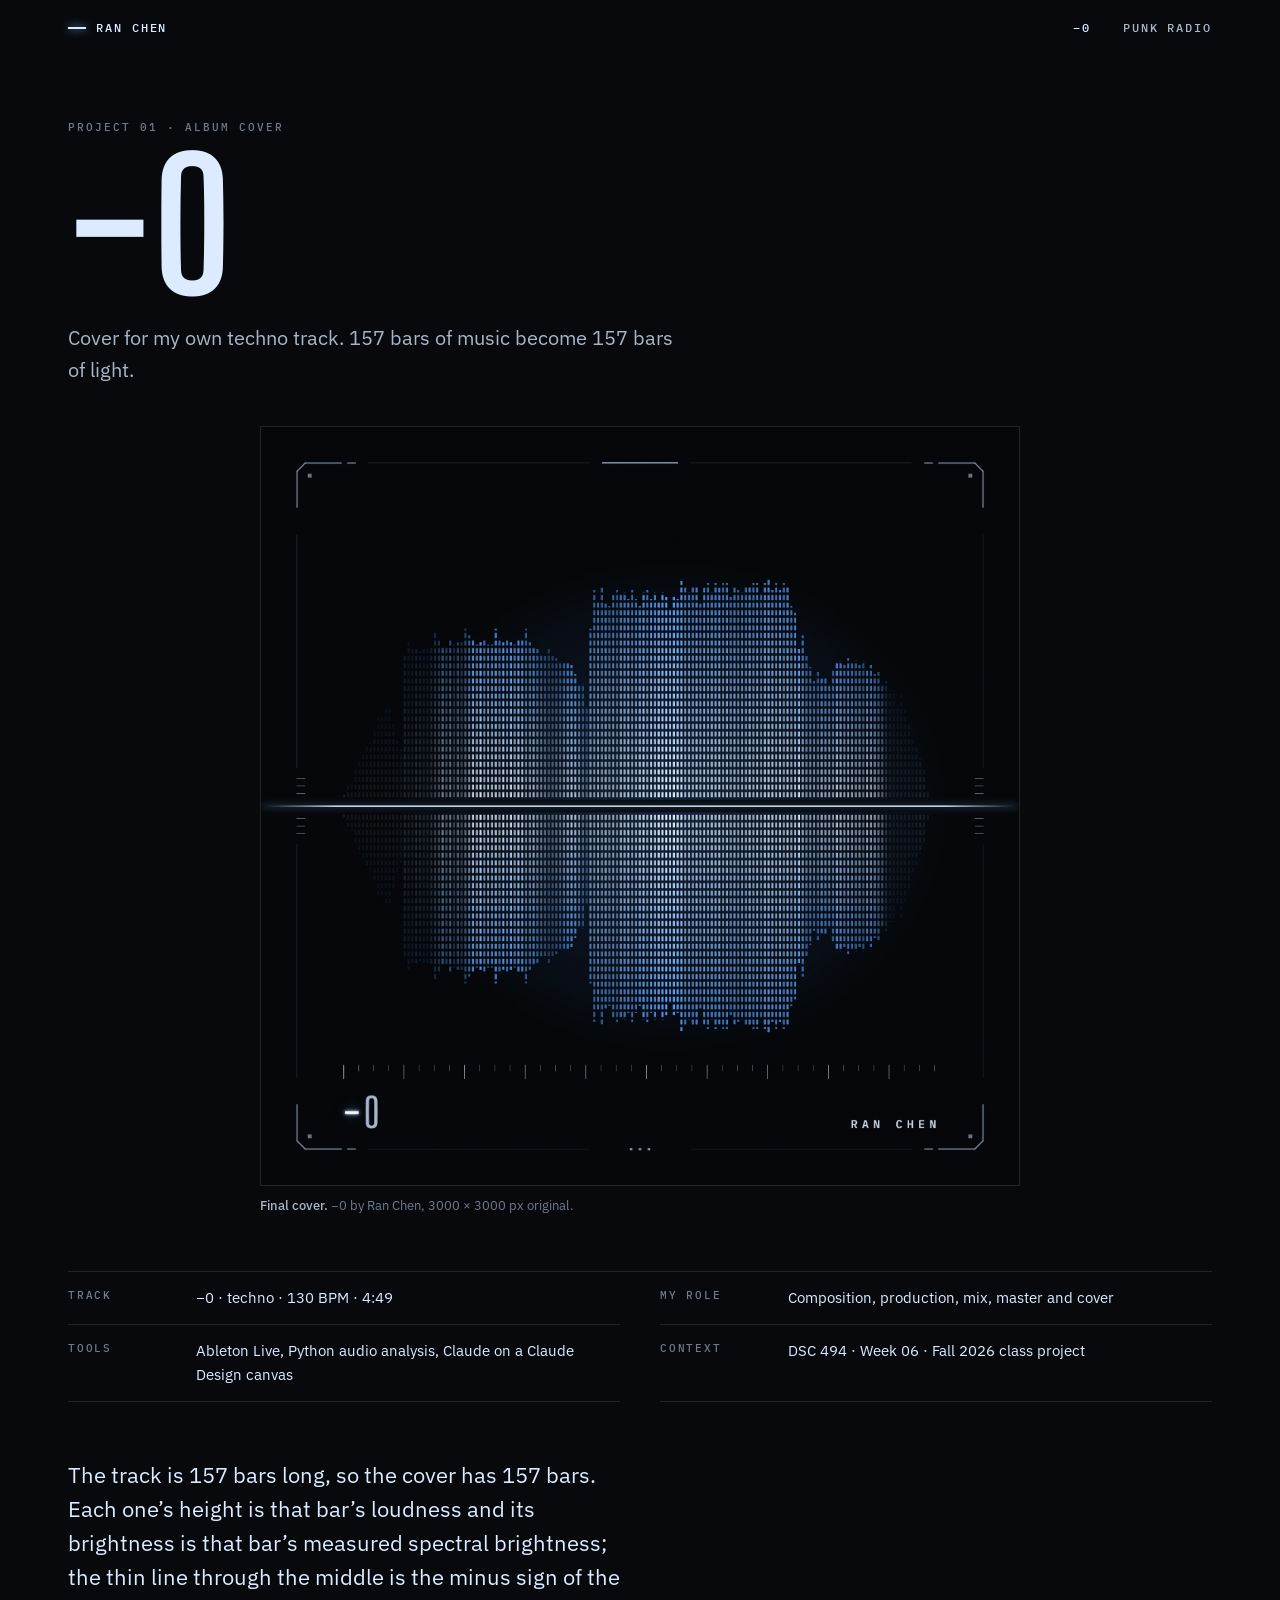
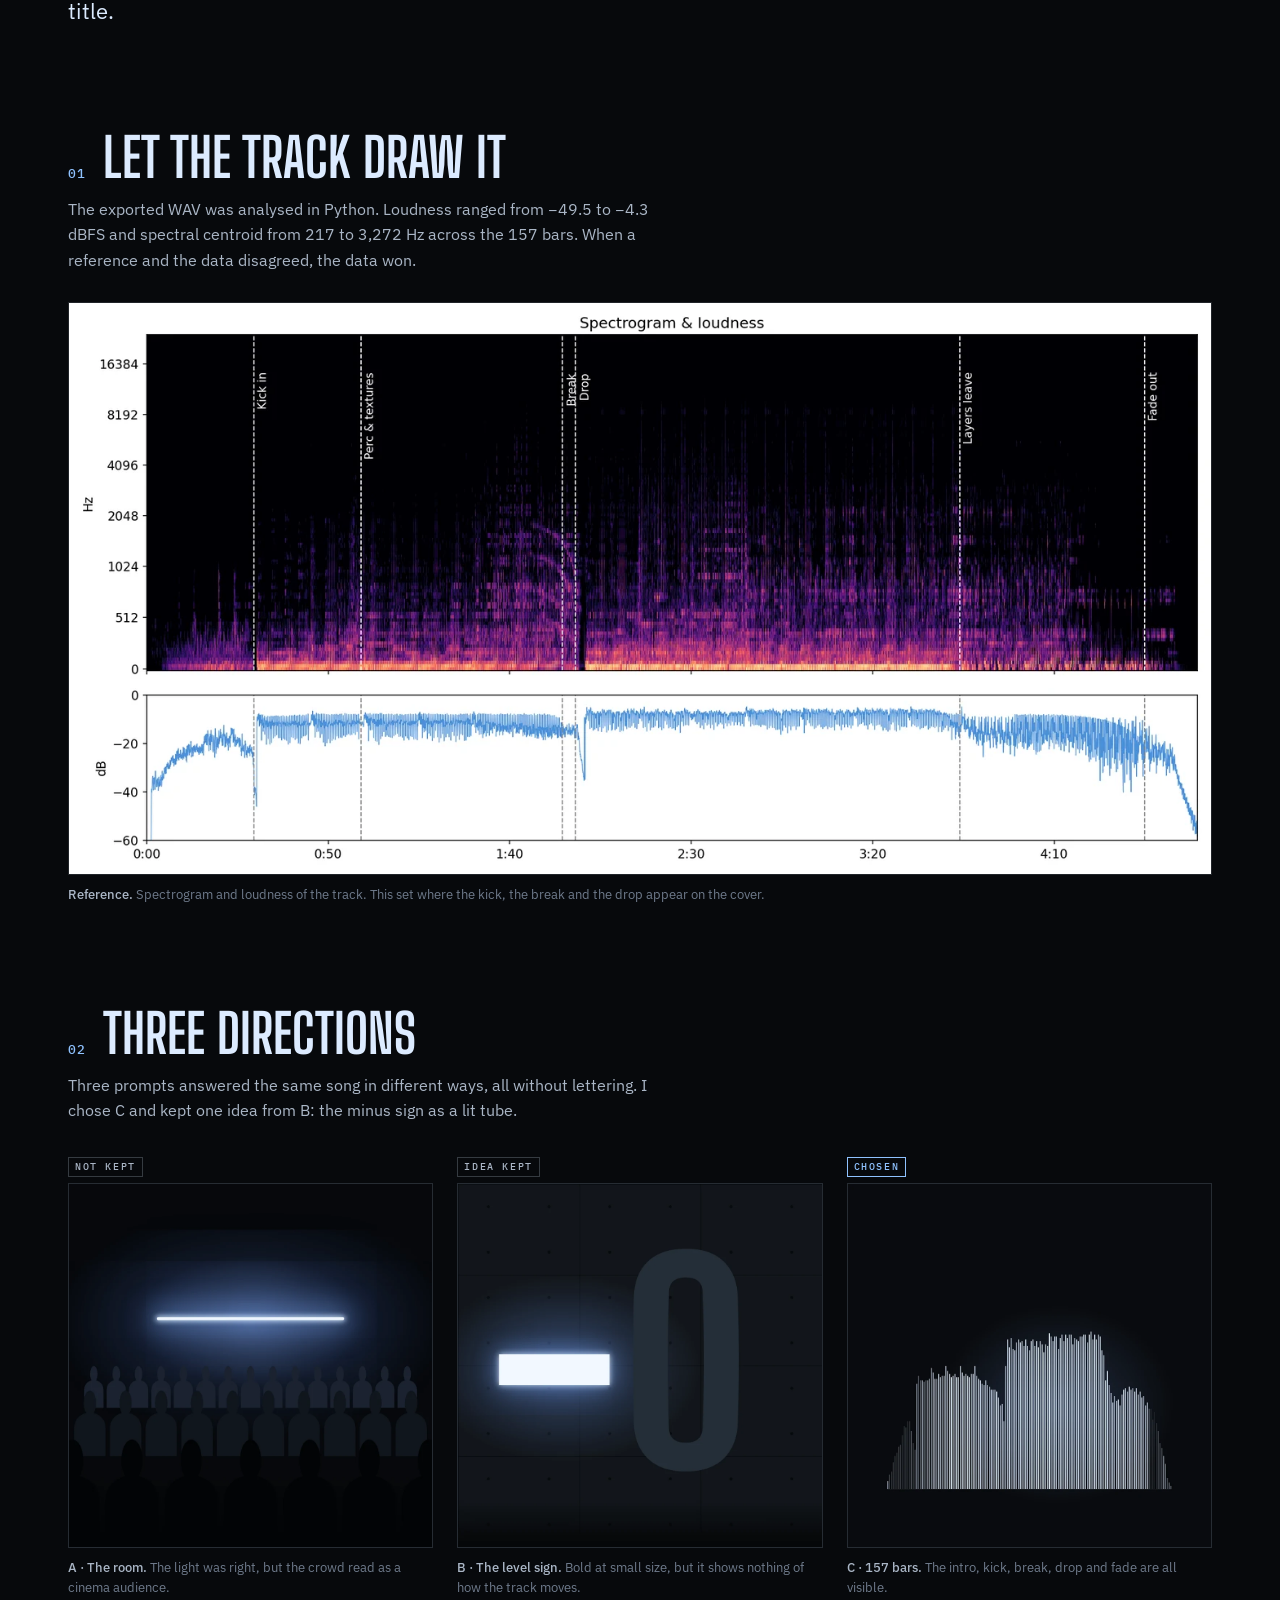
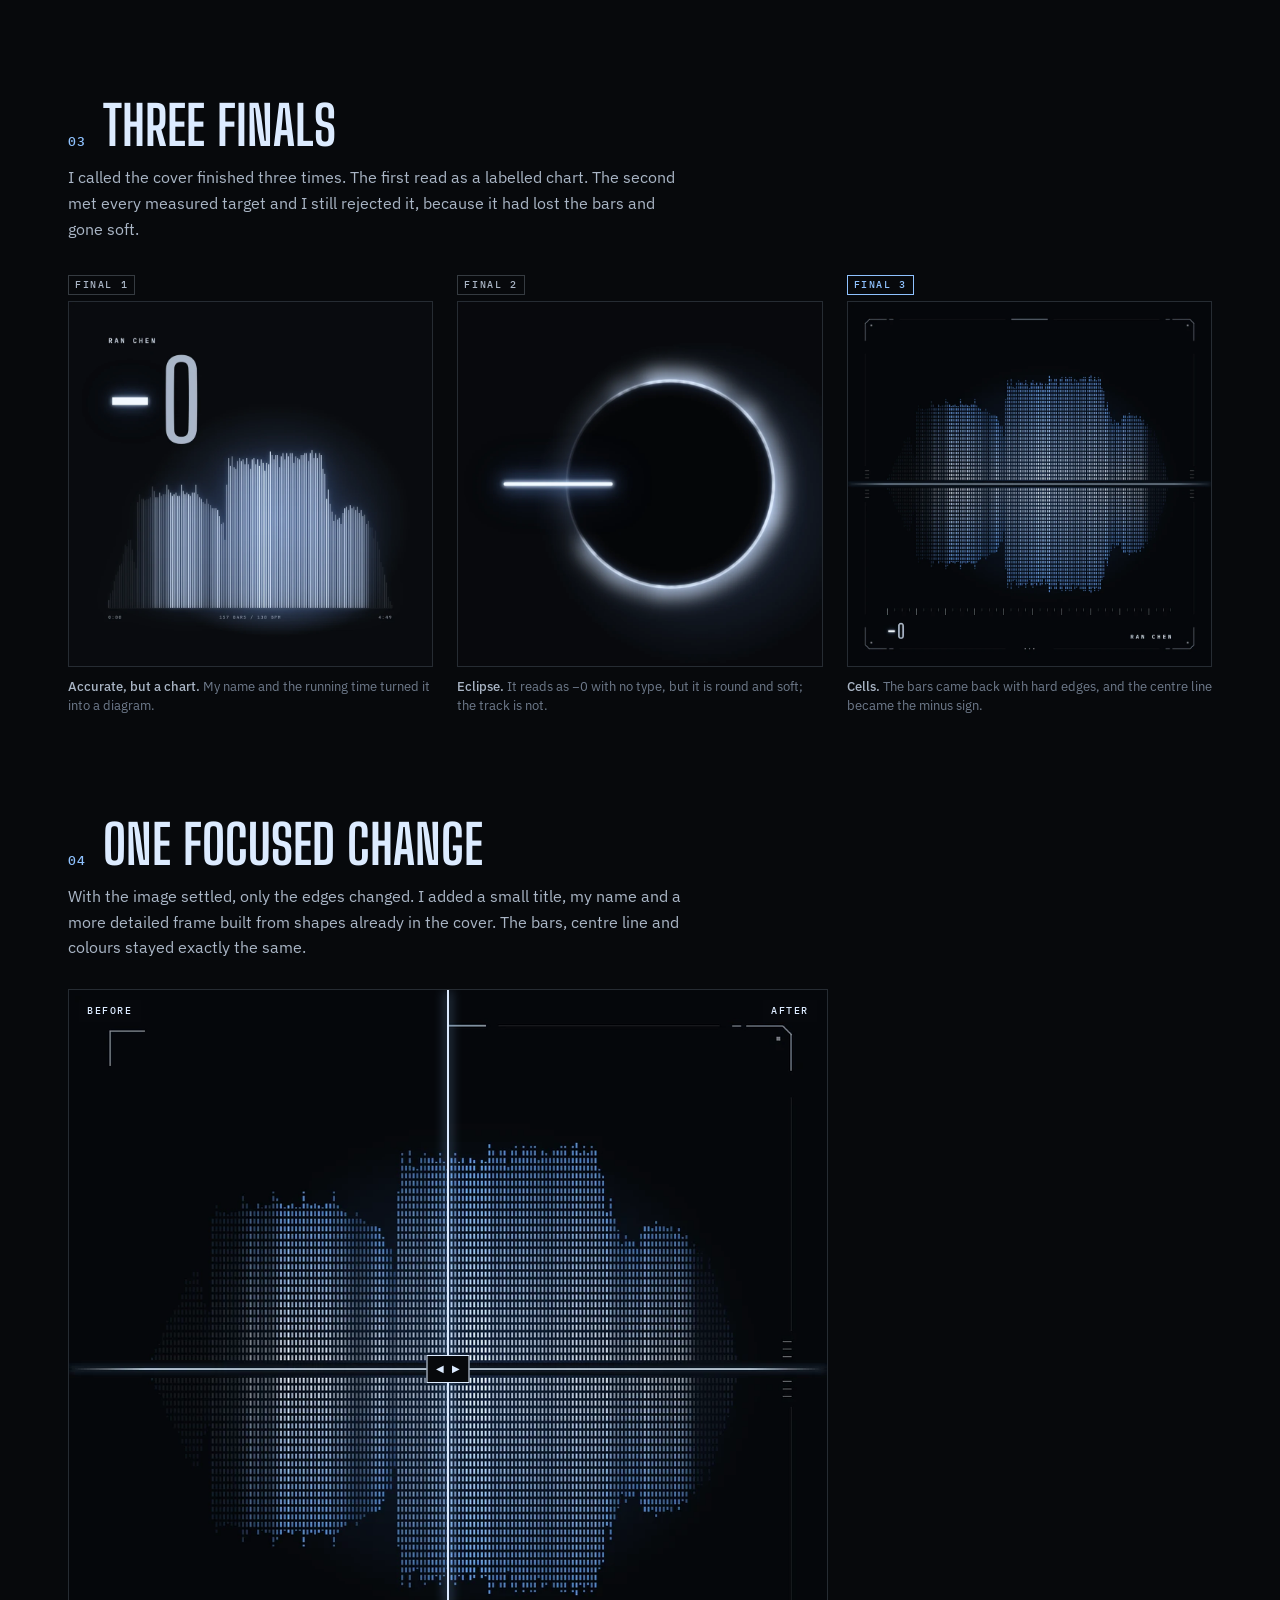
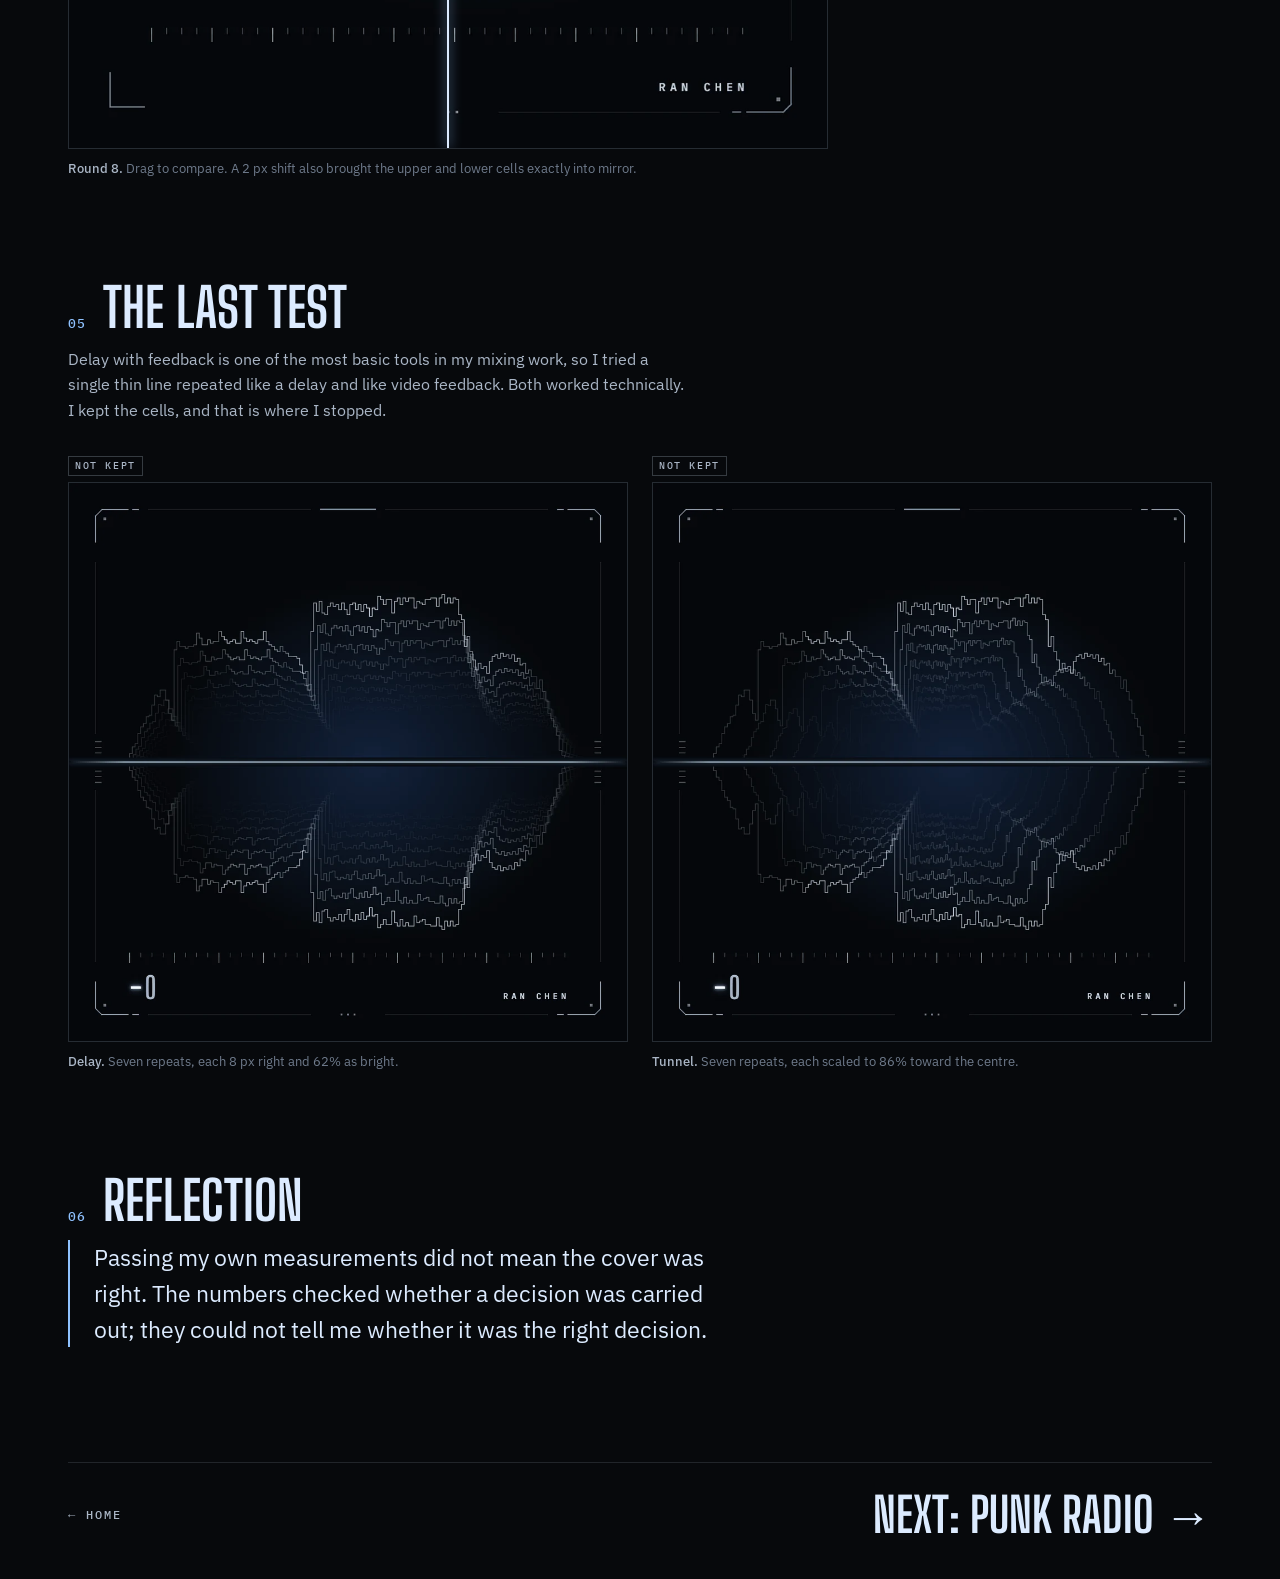
==== cover.html @ 2fba4b29 "Publish AI for Interdisciplinary Design portfolio Co-Authored-By: Claude Opus 5.5 <noreply@anthropic" ====
<!doctype html>
<html lang="en">
<head>
  <meta charset="utf-8">
  <meta name="viewport" content="width=device-width, initial-scale=1">
  <title>−0 — Album Cover · Ran Chen</title>
  <meta name="description" content="−0: album cover for Ran Chen's own techno track, where 157 bars of music become 157 bars of light.">
  <link rel="icon" href="assets/favicon.svg" type="image/svg+xml">
  <link rel="stylesheet" href="style.css">
</head>
<body>
  <header class="wrap nav">
    <a class="home" href="index.html">Ran Chen</a>
    <ul>
      <li><a href="cover.html" aria-current="page">−0</a></li>
      <li><a href="studio.html">Punk Radio</a></li>
    </ul>
  </header>

  <main class="wrap">
    <section class="p-head">
      <div class="kicker">Project 01 · Album cover</div>
      <h1>−0</h1>
      <p class="sub">Cover for my own techno track. 157 bars of music become 157 bars of light.</p>
    </section>

    <figure class="hero-square">
      <img src="assets/cover/cover-final.webp" alt="Final −0 cover: 157 blue-white bars cut into small cells, mirrored above and below one thin line of light, inside a thin technical frame. The title −0 sits bottom left and RAN CHEN bottom right." width="2000" height="2000">
      <figcaption><b>Final cover.</b> −0 by Ran Chen, 3000 × 3000 px original.</figcaption>
    </figure>

    <dl class="facts">
      <div><dt>Track</dt><dd>−0 · techno · 130 BPM · 4:49</dd></div>
      <div><dt>My role</dt><dd>Composition, production, mix, master and cover</dd></div>
      <div><dt>Tools</dt><dd>Ableton Live, Python audio analysis, Claude on a Claude Design canvas</dd></div>
      <div><dt>Context</dt><dd>DSC 494 · Week 06 · Fall 2026 class project</dd></div>
    </dl>

    <p class="lede">The track is 157 bars long, so the cover has 157 bars. Each one’s height is that bar’s loudness and its brightness is that bar’s measured spectral brightness; the thin line through the middle is the minus sign of the title.</p>

    <section class="sec">
      <div class="sec-h"><span class="n">01</span><h2>Let the track draw it</h2></div>
      <p>The exported WAV was analysed in Python. Loudness ranged from −49.5 to −4.3 dBFS and spectral centroid from 217 to 3,272 Hz across the 157 bars. When a reference and the data disagreed, the data won.</p>
      <figure>
        <img src="assets/cover/ref-spectrogram.webp" alt="Spectrogram and loudness curve of the track −0, with the intro, kick entry, break at 1:55, drop and fade marked." width="1400" height="700" style="width:100%;border:1px solid var(--line)">
        <figcaption><b>Reference.</b> Spectrogram and loudness of the track. This set where the kick, the break and the drop appear on the cover.</figcaption>
      </figure>
    </section>

    <section class="sec">
      <div class="sec-h"><span class="n">02</span><h2>Three directions</h2></div>
      <p>Three prompts answered the same song in different ways, all without lettering. I chose C and kept one idea from B: the minus sign as a lit tube.</p>
      <div class="grid g3">
        <figure><span class="tag">Not kept</span><img src="assets/cover/01-A-room.webp" alt="Direction A: a fluorescent tube above rows of silhouettes." width="1000" height="1000" loading="lazy"><figcaption><b>A · The room.</b> The light was right, but the crowd read as a cinema audience.</figcaption></figure>
        <figure><span class="tag">Idea kept</span><img src="assets/cover/01-B-level.webp" alt="Direction B: a large −0 painted on concrete, minus sign lit." width="1000" height="1000" loading="lazy"><figcaption><b>B · The level sign.</b> Bold at small size, but it shows nothing of how the track moves.</figcaption></figure>
        <figure><span class="tag kept">Chosen</span><img src="assets/cover/01-C-bars.webp" alt="Direction C: 157 vertical lines forming the track's loudness shape." width="1000" height="1000" loading="lazy"><figcaption><b>C · 157 bars.</b> The intro, kick, break, drop and fade are all visible.</figcaption></figure>
      </div>
    </section>

    <section class="sec">
      <div class="sec-h"><span class="n">03</span><h2>Three finals</h2></div>
      <p>I called the cover finished three times. The first read as a labelled chart. The second met every measured target and I still rejected it, because it had lost the bars and gone soft.</p>
      <div class="grid g3">
        <figure><span class="tag">Final 1</span><img src="assets/cover/04-type-corrected.webp" alt="First final: bars with a large −0 title and timing labels." width="1000" height="1000" loading="lazy"><figcaption><b>Accurate, but a chart.</b> My name and the running time turned it into a diagram.</figcaption></figure>
        <figure><span class="tag">Final 2</span><img src="assets/cover/06-eclipse-refined.webp" alt="Second final: a black disc with a glowing rim crossed by a short bar of light." width="1000" height="1000" loading="lazy"><figcaption><b>Eclipse.</b> It reads as −0 with no type, but it is round and soft; the track is not.</figcaption></figure>
        <figure><span class="tag kept">Final 3</span><img src="assets/cover/09-final.webp" alt="Third final: mirrored bars cut into hard cells around a centre line." width="1000" height="1000" loading="lazy"><figcaption><b>Cells.</b> The bars came back with hard edges, and the centre line became the minus sign.</figcaption></figure>
      </div>
    </section>

    <section class="sec">
      <div class="sec-h"><span class="n">04</span><h2>One focused change</h2></div>
      <p>With the image settled, only the edges changed. I added a small title, my name and a more detailed frame built from shapes already in the cover. The bars, centre line and colours stayed exactly the same.</p>
      <div class="compare-wrap">
        <div class="compare">
          <img src="assets/cover/08-reactor-clean.webp" alt="Before: the cover with plain corner brackets and no text." width="1000" height="1000">
          <div class="after"><img src="assets/cover/09-final.webp" alt="After: the cover with title, name and detailed frame." width="1000" height="1000"></div>
          <div class="bar"></div>
          <span class="l b">Before</span><span class="l a">After</span>
          <input type="range" min="0" max="100" value="50" aria-label="Drag to compare the cover before and after adding the title, name and frame">
        </div>
        <figcaption><b>Round 8.</b> Drag to compare. A 2 px shift also brought the upper and lower cells exactly into mirror.</figcaption>
      </div>
    </section>

    <section class="sec">
      <div class="sec-h"><span class="n">05</span><h2>The last test</h2></div>
      <p>Delay with feedback is one of the most basic tools in my mixing work, so I tried a single thin line repeated like a delay and like video feedback. Both worked technically. I kept the cells, and that is where I stopped.</p>
      <div class="grid g2">
        <figure><span class="tag">Not kept</span><img src="assets/cover/10-A-delay.webp" alt="Delay test: a thin outline repeated seven times, each shifted right and dimmer." width="1000" height="1000" loading="lazy"><figcaption><b>Delay.</b> Seven repeats, each 8 px right and 62% as bright.</figcaption></figure>
        <figure><span class="tag">Not kept</span><img src="assets/cover/10-B-tunnel.webp" alt="Tunnel test: a thin outline repeated seven times, scaling toward the centre." width="1000" height="1000" loading="lazy"><figcaption><b>Tunnel.</b> Seven repeats, each scaled to 86% toward the centre.</figcaption></figure>
      </div>
    </section>

    <section class="sec">
      <div class="sec-h"><span class="n">06</span><h2>Reflection</h2></div>
      <blockquote class="reflect">Passing my own measurements did not mean the cover was right. The numbers checked whether a decision was carried out; they could not tell me whether it was the right decision.</blockquote>
    </section>

    <nav class="next" aria-label="Project navigation">
      <a class="back" href="index.html">← Home</a>
      <a class="big" href="studio.html">Next: Punk Radio →</a>
    </nav>
  </main>

  <script src="site.js"></script>
</body>
</html>
---- style.css ----
/* Ran Chen — AI for Interdisciplinary Design Portfolio */
@font-face { font-family: "Big Shoulders Display"; src: url("assets/fonts/big-shoulders-display-latin-500-normal.woff2") format("woff2"); font-weight: 500; font-style: normal; font-display: swap; }
@font-face { font-family: "Big Shoulders Display"; src: url("assets/fonts/big-shoulders-display-latin-700-normal.woff2") format("woff2"); font-weight: 700; font-style: normal; font-display: swap; }
@font-face { font-family: "IBM Plex Sans"; src: url("assets/fonts/ibm-plex-sans-latin-400-normal.woff2") format("woff2"); font-weight: 400; font-style: normal; font-display: swap; }
@font-face { font-family: "IBM Plex Sans"; src: url("assets/fonts/ibm-plex-sans-latin-500-normal.woff2") format("woff2"); font-weight: 500; font-style: normal; font-display: swap; }
@font-face { font-family: "IBM Plex Mono"; src: url("assets/fonts/ibm-plex-mono-latin-400-normal.woff2") format("woff2"); font-weight: 400; font-style: normal; font-display: swap; }
@font-face { font-family: "IBM Plex Mono"; src: url("assets/fonts/ibm-plex-mono-latin-500-normal.woff2") format("woff2"); font-weight: 500; font-style: normal; font-display: swap; }

:root {
  --bg: #07090c;
  --bg-2: #0d1117;
  --ink: #dcebff;
  --ink-2: #aab6c6;
  --muted: #6f7b8c;
  --line: rgba(220, 235, 255, 0.12);
  --line-2: rgba(220, 235, 255, 0.22);
  --accent: #8fc2ff;
  --hot: #ff3d7f;
  --pad: clamp(16px, 4vw, 48px);
  --max: 1240px;
  --display: "Big Shoulders Display", "Arial Narrow", sans-serif;
  --sans: "IBM Plex Sans", system-ui, -apple-system, sans-serif;
  --mono: "IBM Plex Mono", ui-monospace, Menlo, monospace;
}

* { box-sizing: border-box; }
html { -webkit-text-size-adjust: 100%; }
body {
  margin: 0;
  background: var(--bg);
  color: var(--ink);
  font: 400 16px/1.6 var(--sans);
  overflow-x: hidden;
}
img, svg, video { display: block; max-width: 100%; height: auto; }
a { color: inherit; }
::selection { background: var(--accent); color: var(--bg); }

.wrap { width: 100%; max-width: var(--max); margin: 0 auto; padding: 0 var(--pad); }

/* ---------- nav ---------- */
.nav {
  display: flex; align-items: center; justify-content: space-between; gap: 16px;
  padding-top: 22px; padding-bottom: 22px;
  font: 500 12px/1 var(--mono); letter-spacing: 0.16em; text-transform: uppercase;
}
.nav a { text-decoration: none; color: var(--ink-2); transition: color .2s; }
.nav a:hover, .nav a[aria-current="page"] { color: var(--ink); }
.nav .home { color: var(--ink); display: inline-flex; align-items: center; gap: 10px; }
.nav .home::before { content: ""; width: 18px; height: 2px; background: var(--ink); box-shadow: 0 0 8px var(--accent); }
.nav ul { list-style: none; display: flex; gap: clamp(14px, 3vw, 32px); margin: 0; padding: 0; }

/* ---------- labels ---------- */
.kicker, .label {
  font: 500 11px/1.4 var(--mono); letter-spacing: 0.18em; text-transform: uppercase; color: var(--muted);
}

/* ---------- homepage ---------- */
.intro { padding-top: clamp(28px, 6vw, 72px); padding-bottom: clamp(20px, 3vw, 32px); }
.intro h1 {
  font: 700 clamp(44px, 7.2vw, 104px)/0.92 var(--display);
  letter-spacing: 0.005em; text-transform: uppercase; margin: 0; max-width: 20ch;
}
.intro h1 .minus { color: var(--ink); text-shadow: 0 0 18px rgba(143, 194, 255, .55); }
.intro .name {
  margin: 22px 0 0; font: 500 14px/1 var(--mono); letter-spacing: 0.32em; text-transform: uppercase; color: var(--ink-2);
}

.field {
  position: relative;
  height: clamp(340px, 56vh, 600px);
  border: 1px solid var(--line);
  background: radial-gradient(120% 90% at 50% 50%, #0e141c 0%, var(--bg) 70%);
  overflow: hidden;
  cursor: crosshair;
  touch-action: manipulation;
  -webkit-tap-highlight-color: transparent;
  user-select: none; -webkit-user-select: none;
}
.field canvas { position: absolute; inset: 0; width: 100%; height: 100%; outline: none; }
.field canvas:focus-visible { box-shadow: inset 0 0 0 2px var(--accent); }
.field .hint {
  position: absolute; left: 18px; top: 16px; margin: 0; pointer-events: none;
  font: 500 12px/1.4 var(--mono); letter-spacing: 0.14em; text-transform: uppercase; color: var(--ink);
  transition: opacity .6s;
}
.field .hint span { color: var(--muted); display: block; margin-top: 4px; letter-spacing: 0.1em; }
.field.used .hint span { opacity: 0; }
.field .count {
  position: absolute; right: 18px; top: 16px; pointer-events: none;
  font: 500 12px/1.4 var(--mono); letter-spacing: 0.14em; color: var(--muted);
}
.sound {
  position: absolute; right: 12px; bottom: 12px;
  appearance: none; border: 1px solid var(--line-2); background: rgba(7, 9, 12, .7); color: var(--ink-2);
  font: 500 11px/1 var(--mono); letter-spacing: 0.16em; text-transform: uppercase;
  padding: 9px 12px; cursor: pointer; display: inline-flex; align-items: center; gap: 8px;
}
.sound:hover { color: var(--ink); border-color: var(--ink-2); }
.sound i { width: 8px; height: 8px; background: var(--hot); box-shadow: 0 0 8px var(--hot); }
.sound[aria-pressed="false"] i { background: var(--muted); box-shadow: none; }

.projects {
  display: grid; grid-template-columns: 1fr; gap: clamp(28px, 4vw, 40px);
  padding-top: clamp(40px, 6vw, 72px); padding-bottom: clamp(48px, 8vw, 96px);
}
@media (min-width: 760px) { .projects { grid-template-columns: 1fr 1fr; } }
.card { text-decoration: none; display: block; }
.card .thumb { position: relative; overflow: hidden; border: 1px solid var(--line); background: var(--bg-2); aspect-ratio: 4 / 3; }
.card .thumb img { width: 100%; height: 100%; object-fit: cover; transition: transform .6s cubic-bezier(.2,.7,.2,1); }
.card .thumb.square img { object-fit: contain; background: #090b0e; }
.card:hover .thumb img { transform: scale(1.03); }
.card .meta { display: flex; justify-content: space-between; align-items: baseline; gap: 12px; margin-top: 16px; }
.card h2 { font: 700 clamp(34px, 4.4vw, 52px)/0.95 var(--display); text-transform: uppercase; margin: 0; }
.card p { margin: 8px 0 0; color: var(--ink-2); max-width: 46ch; }
.card .arrow { font: 500 12px/1 var(--mono); letter-spacing: .16em; text-transform: uppercase; color: var(--muted); white-space: nowrap; transition: color .2s; }
.card:hover .arrow { color: var(--ink); }

footer.site {
  border-top: 1px solid var(--line);
  padding-top: 24px; padding-bottom: 40px;
  display: flex; flex-wrap: wrap; justify-content: space-between; gap: 12px;
  font: 500 11px/1.6 var(--mono); letter-spacing: 0.14em; text-transform: uppercase; color: var(--muted);
}
footer.site a { color: var(--ink-2); text-decoration: none; }
footer.site a:hover { color: var(--ink); }

/* ---------- project pages ---------- */
.p-head { padding-top: clamp(28px, 5vw, 64px); padding-bottom: clamp(24px, 4vw, 40px); }
.p-head h1 {
  font: 700 clamp(64px, 14vw, 180px)/0.86 var(--display); text-transform: uppercase; margin: 14px 0 0; letter-spacing: 0.005em;
}
.p-head .sub { margin: 18px 0 0; font-size: clamp(17px, 1.6vw, 20px); color: var(--ink-2); max-width: 52ch; }

.hero-square { max-width: 760px; margin: 0 auto; }
.hero-square img { width: 100%; aspect-ratio: 1; border: 1px solid var(--line); }
.hero-wide img { width: 100%; border: 1px solid var(--line); }
figcaption { margin-top: 10px; font: 400 13px/1.5 var(--sans); color: var(--muted); }
figcaption b { color: var(--ink-2); font-weight: 500; }
figure { margin: 0; }

.facts {
  display: grid; grid-template-columns: 1fr; gap: 0; margin: clamp(32px, 5vw, 56px) 0 0;
  border-top: 1px solid var(--line);
}
@media (min-width: 700px) { .facts { grid-template-columns: repeat(2, 1fr); column-gap: 40px; } }
.facts div { padding: 14px 0; border-bottom: 1px solid var(--line); display: grid; grid-template-columns: 112px 1fr; gap: 16px; }
.facts dt { font: 500 11px/1.7 var(--mono); letter-spacing: 0.16em; text-transform: uppercase; color: var(--muted); }
.facts dd { margin: 0; color: var(--ink); font-size: 15px; }

.lede { font-size: clamp(18px, 1.8vw, 22px); line-height: 1.55; max-width: 44ch; margin: clamp(32px, 5vw, 56px) 0 0; color: var(--ink); }

.sec { padding-top: clamp(56px, 8vw, 104px); }
.sec-h { display: flex; align-items: baseline; gap: 16px; margin: 0 0 12px; }
.sec-h .n { font: 500 13px/1 var(--mono); color: var(--accent); letter-spacing: .1em; }
.sec-h h2 { font: 700 clamp(32px, 4.4vw, 54px)/1 var(--display); text-transform: uppercase; margin: 0; }
.sec > p { max-width: 62ch; color: var(--ink-2); margin: 0 0 28px; }

.grid { display: grid; gap: clamp(16px, 2vw, 24px); grid-template-columns: 1fr; }
@media (min-width: 640px) { .grid.g3 { grid-template-columns: repeat(3, 1fr); } .grid.g2 { grid-template-columns: repeat(2, 1fr); } }
.grid img { width: 100%; border: 1px solid var(--line); background: var(--bg-2); }
.tag { display: inline-block; font: 500 10px/1 var(--mono); letter-spacing: .16em; text-transform: uppercase; padding: 4px 6px; border: 1px solid var(--line-2); color: var(--ink-2); margin-bottom: 6px; }
.tag.kept { border-color: var(--accent); color: var(--accent); }

.plate { background: #f4f6f8; border: 1px solid var(--line); padding: clamp(8px, 1.4vw, 16px); }
.plate img { border: 0; background: transparent; }

@media (max-width: 600px) { .field { height: min(54vh, 440px); } }

/* review table */
.review { display: grid; gap: 10px; }
.review .row { display: grid; grid-template-columns: 1fr; gap: 10px; }
.review .rlabel { font: 500 11px/1.5 var(--mono); letter-spacing: .14em; text-transform: uppercase; color: var(--ink-2); padding-top: 6px; }
.review .rlabel span { display: block; color: var(--muted); letter-spacing: .06em; text-transform: none; font-family: var(--sans); font-size: 13px; }
.review .cells { display: grid; grid-template-columns: repeat(3, 1fr); gap: 10px; }
.review img { width: 100%; aspect-ratio: 16 / 9; object-fit: cover; border: 1px solid var(--line); }
@media (min-width: 900px) { .review .row { grid-template-columns: 180px 1fr; gap: 20px; } }
.review .colhead { display: none; }
@media (min-width: 900px) {
  .review .colhead { display: grid; grid-template-columns: 180px 1fr; gap: 20px; }
  .review .colhead .cells div { font: 500 11px/1 var(--mono); letter-spacing: .14em; text-transform: uppercase; color: var(--muted); }
}

/* compare slider */
.compare { position: relative; overflow: hidden; border: 1px solid var(--line); background: var(--bg-2); touch-action: pan-y; user-select: none; -webkit-user-select: none; }
.compare img { width: 100%; height: auto; pointer-events: none; border: 0; }
.compare .after { position: absolute; inset: 0; clip-path: inset(0 0 0 var(--pos, 50%)); }
.compare .after img { width: 100%; height: 100%; object-fit: cover; }
.compare .bar { position: absolute; top: 0; bottom: 0; left: var(--pos, 50%); width: 2px; margin-left: -1px; background: var(--ink); box-shadow: 0 0 12px var(--accent); pointer-events: none; }
.compare .bar::after { content: "◀ ▶"; position: absolute; top: 50%; left: 50%; transform: translate(-50%, -50%); background: var(--bg); border: 1px solid var(--ink); color: var(--ink); font: 500 10px/1 var(--mono); padding: 8px 8px; white-space: nowrap; letter-spacing: .1em; }
.compare input { position: absolute; inset: 0; width: 100%; height: 100%; opacity: 0; cursor: ew-resize; margin: 0; }
.compare .l { position: absolute; top: 10px; font: 500 10px/1 var(--mono); letter-spacing: .16em; text-transform: uppercase; background: rgba(7,9,12,.75); padding: 6px 8px; pointer-events: none; }
.compare .l.b { left: 10px; } .compare .l.a { right: 10px; }
.compare-wrap { max-width: 760px; }

blockquote.reflect {
  margin: 0; padding: 0 0 0 clamp(16px, 2vw, 24px); border-left: 2px solid var(--accent);
  font-size: clamp(18px, 1.9vw, 23px); line-height: 1.55; max-width: 46ch; color: var(--ink);
}

.next {
  display: flex; justify-content: space-between; align-items: center; gap: 16px; flex-wrap: wrap;
  margin-top: clamp(64px, 9vw, 120px); padding: 28px 0 40px; border-top: 1px solid var(--line);
}
.next a { text-decoration: none; }
.next .big { font: 700 clamp(30px, 4vw, 48px)/1 var(--display); text-transform: uppercase; }
.next .big:hover { color: var(--accent); }
.next .back { font: 500 12px/1 var(--mono); letter-spacing: .16em; text-transform: uppercase; color: var(--ink-2); }
.next .back:hover { color: var(--ink); }

.note { font: 400 13px/1.5 var(--sans); color: var(--muted); margin-top: 14px; max-width: 62ch; }

@media (prefers-reduced-motion: reduce) {
  * { transition: none !important; animation: none !important; }
}
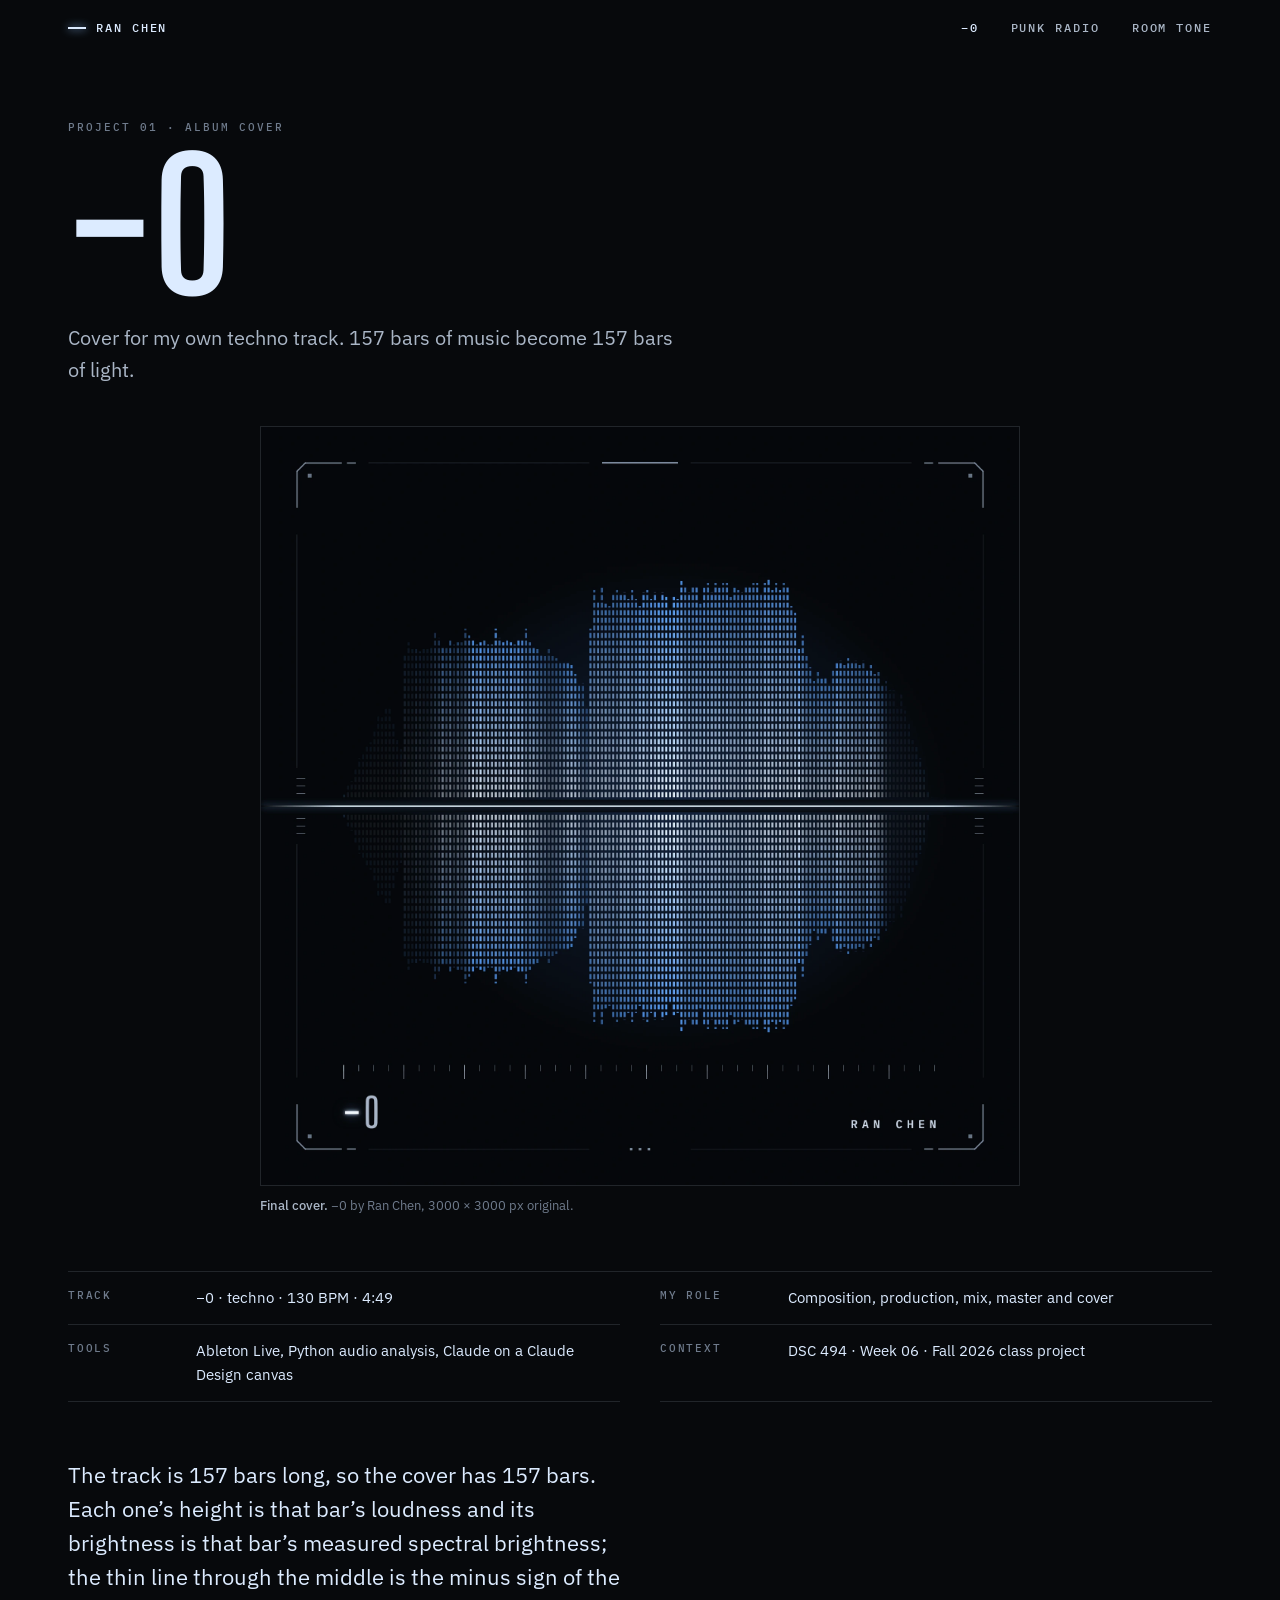
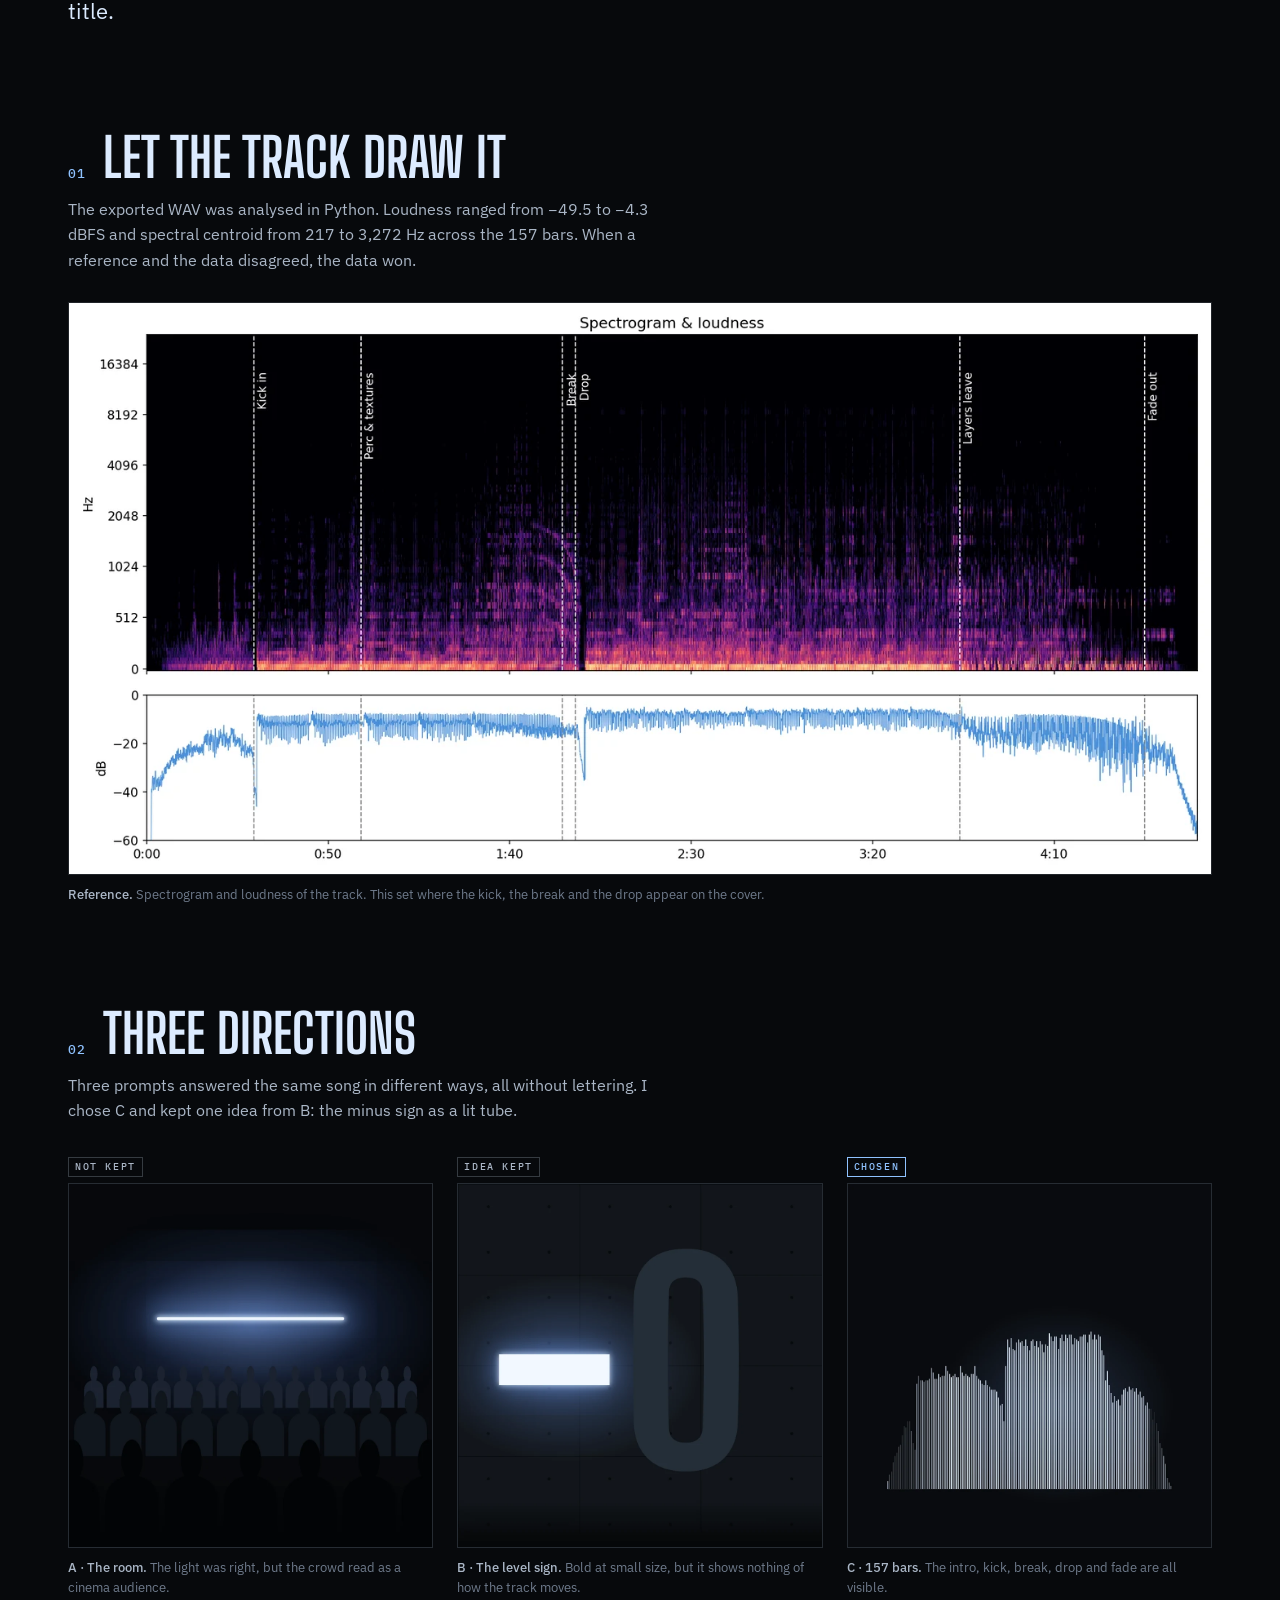
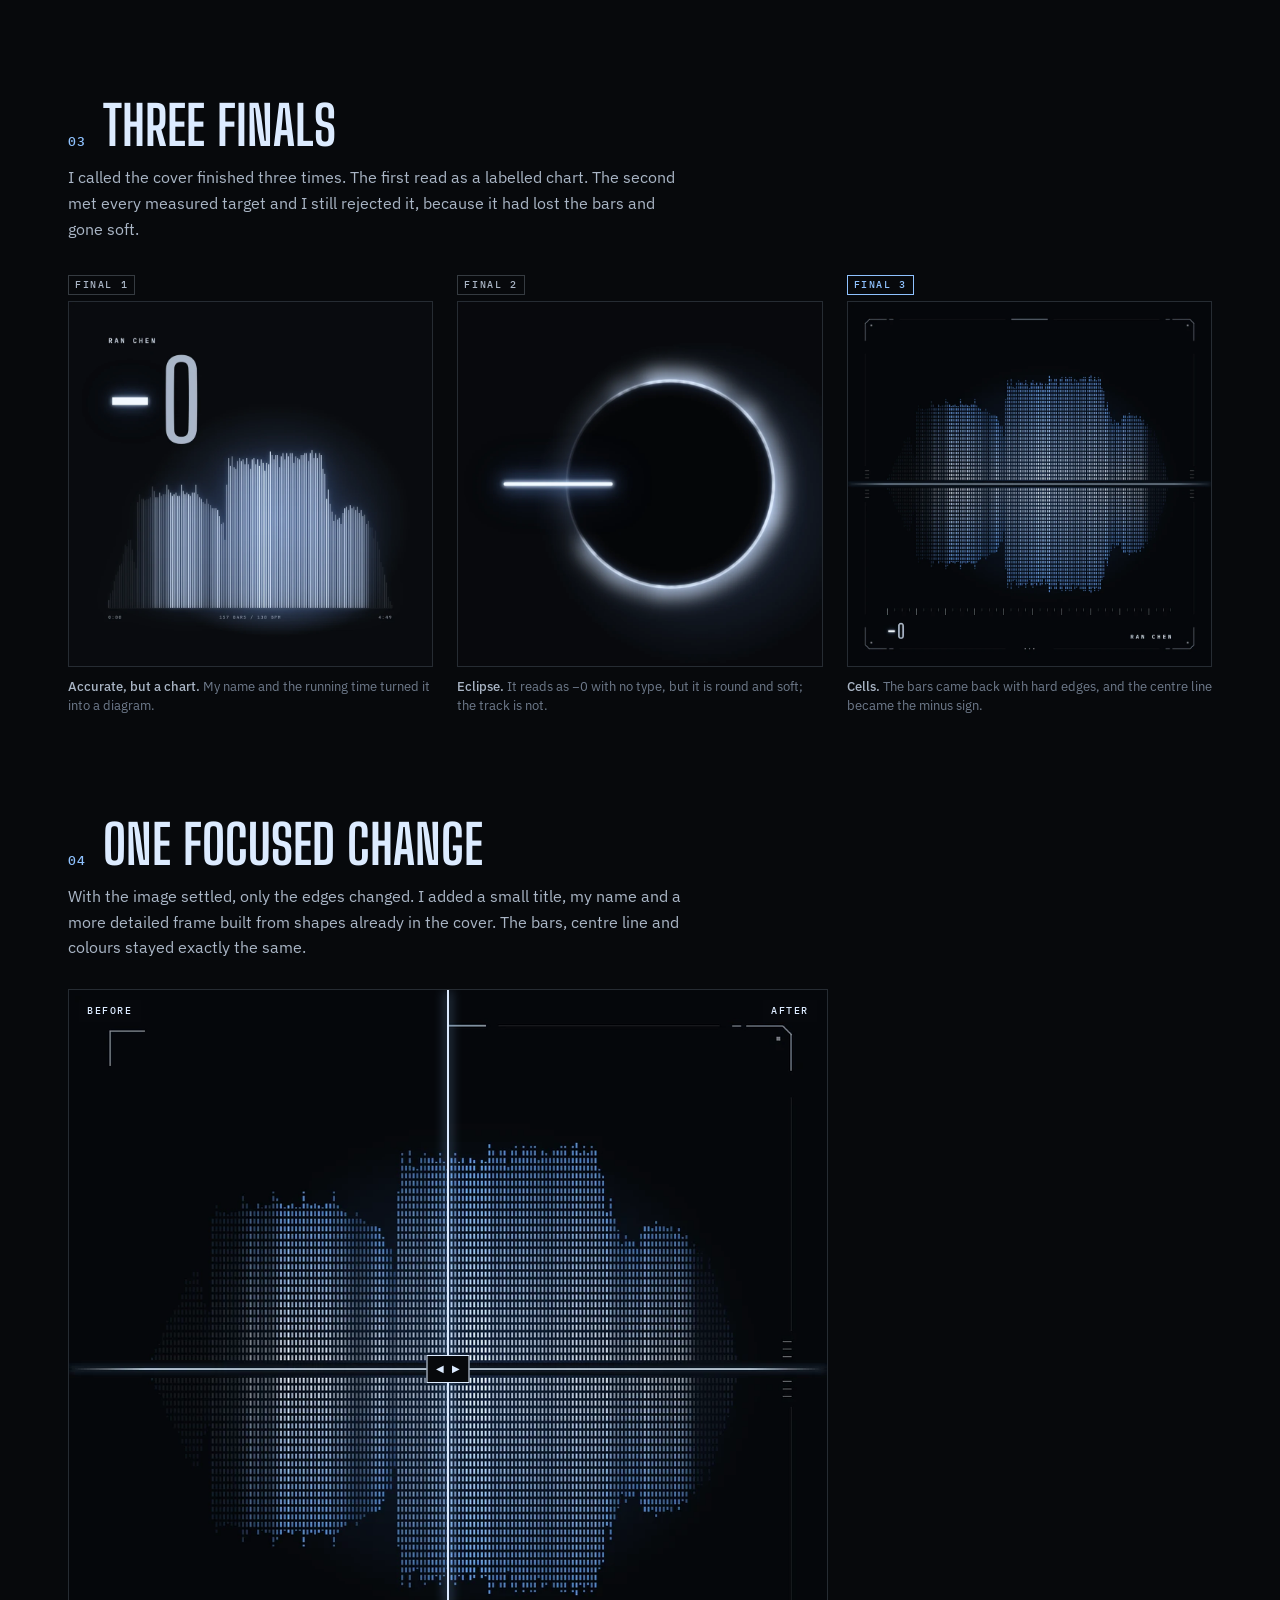
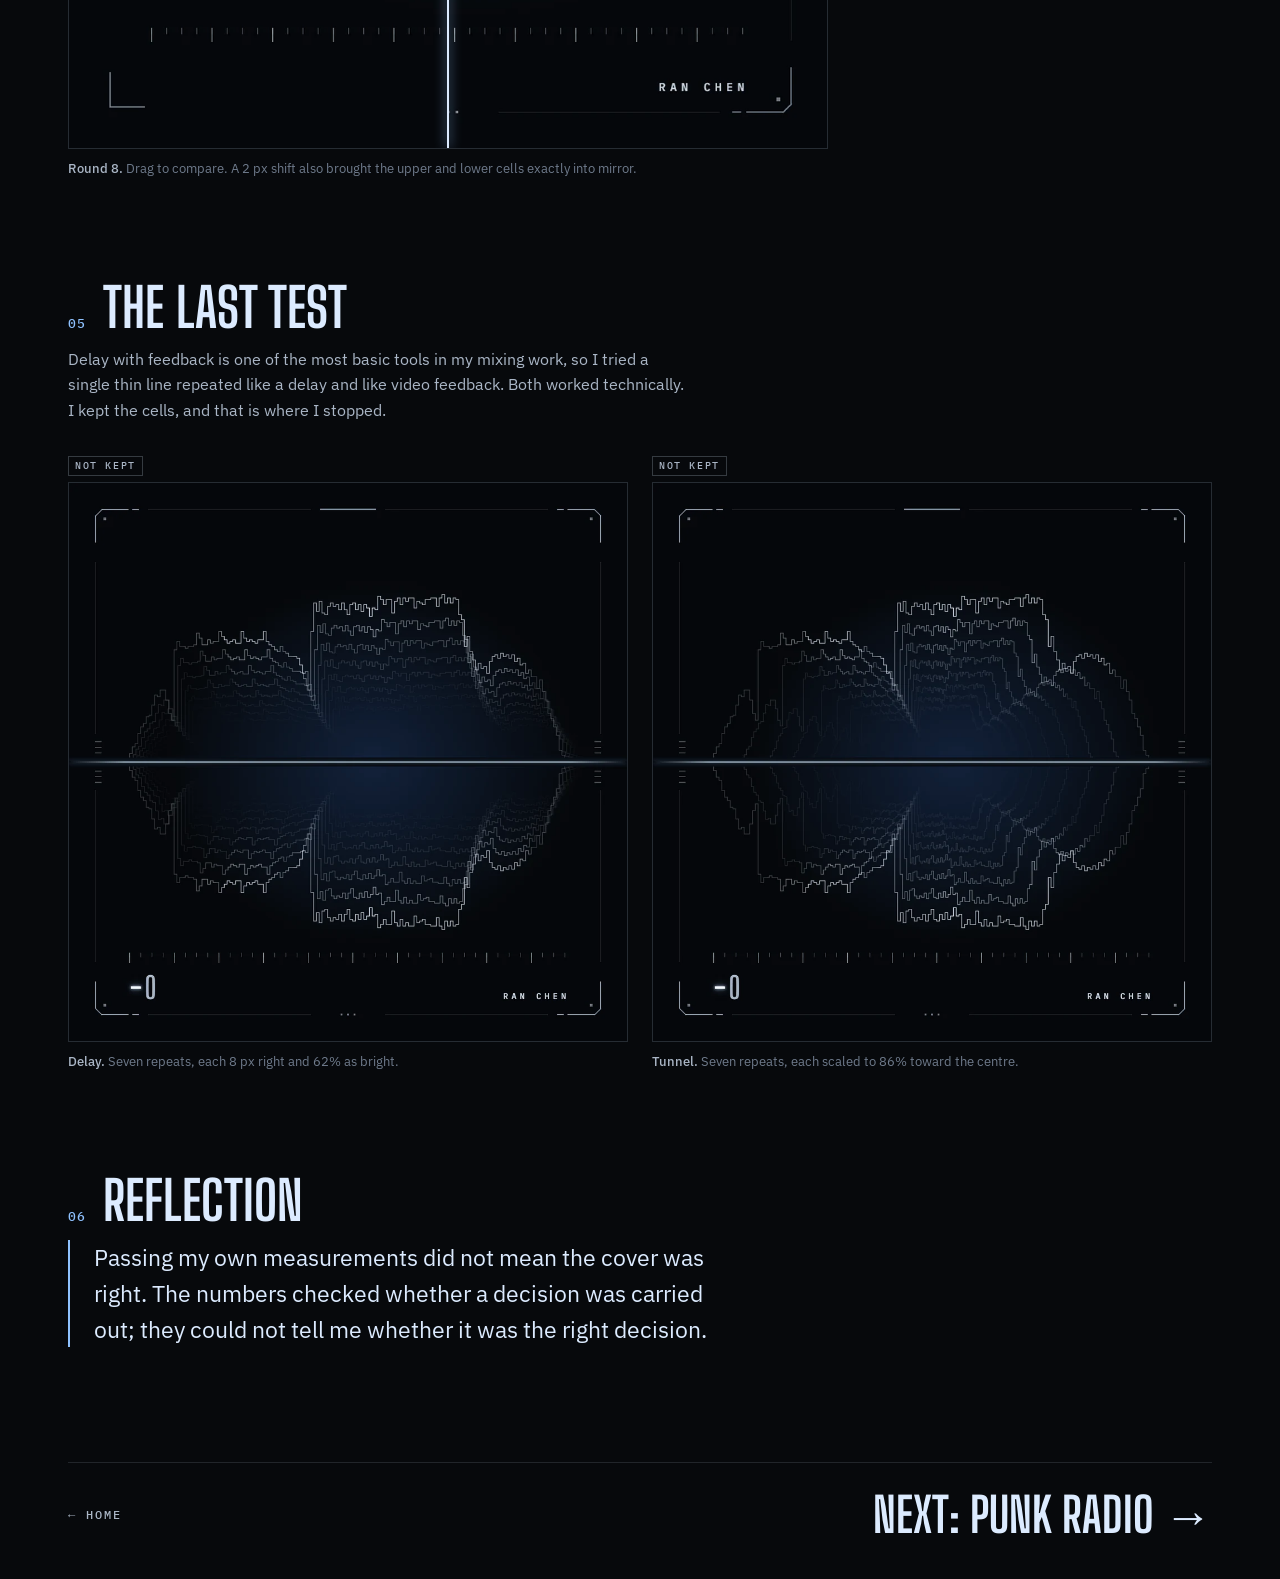
==== commit 3d974245: "Add files via upload" ====
--- a/cover.html
+++ b/cover.html
@@ -5,6 +5,11 @@
   <meta name="viewport" content="width=device-width, initial-scale=1">
   <title>−0 — Album Cover · Ran Chen</title>
   <meta name="description" content="−0: album cover for Ran Chen's own techno track, where 157 bars of music become 157 bars of light.">
+  <meta property="og:title" content="−0 — Album Cover · Ran Chen">
+  <meta property="og:description" content="−0: album cover for Ran Chen's own techno track, where 157 bars of music become 157 bars of light.">
+  <meta property="og:image" content="https://cheesebk.github.io/ai-design-portfolio/assets/cover/cover-final.webp">
+  <meta property="og:url" content="https://cheesebk.github.io/ai-design-portfolio/cover.html">
+  <meta property="og:type" content="website">
   <link rel="icon" href="assets/favicon.svg" type="image/svg+xml">
   <link rel="stylesheet" href="style.css">
 </head>
@@ -14,6 +19,7 @@
     <ul>
       <li><a href="cover.html" aria-current="page">−0</a></li>
       <li><a href="studio.html">Punk Radio</a></li>
+      <li><a href="game.html">Room Tone</a></li>
     </ul>
   </header>
 
--- a/style.css
+++ b/style.css
@@ -174,6 +174,7 @@
 .review .rlabel span { display: block; color: var(--muted); letter-spacing: .06em; text-transform: none; font-family: var(--sans); font-size: 13px; }
 .review .cells { display: grid; grid-template-columns: repeat(3, 1fr); gap: 10px; }
 .review img { width: 100%; aspect-ratio: 16 / 9; object-fit: cover; border: 1px solid var(--line); }
+.review img.fit-contain { object-fit: contain; background: var(--bg-2); }
 @media (min-width: 900px) { .review .row { grid-template-columns: 180px 1fr; gap: 20px; } }
 .review .colhead { display: none; }
 @media (min-width: 900px) {
